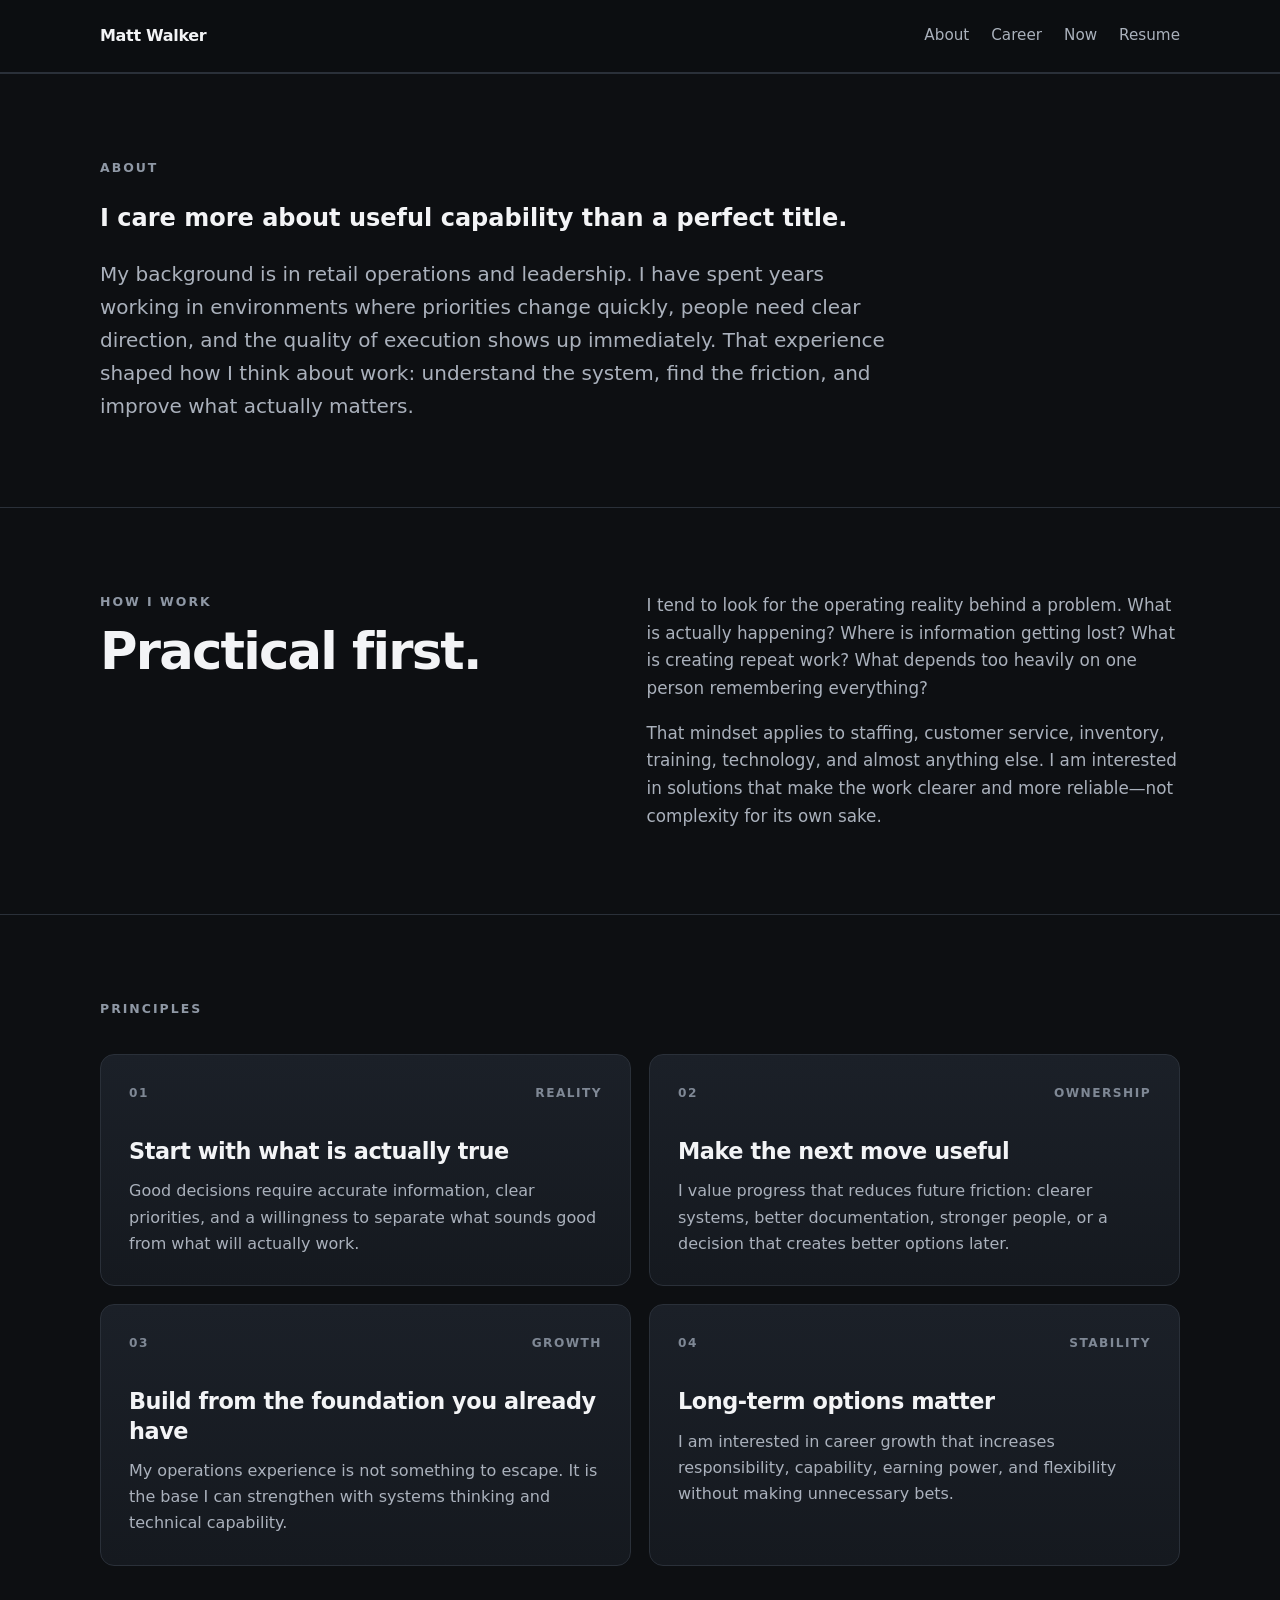
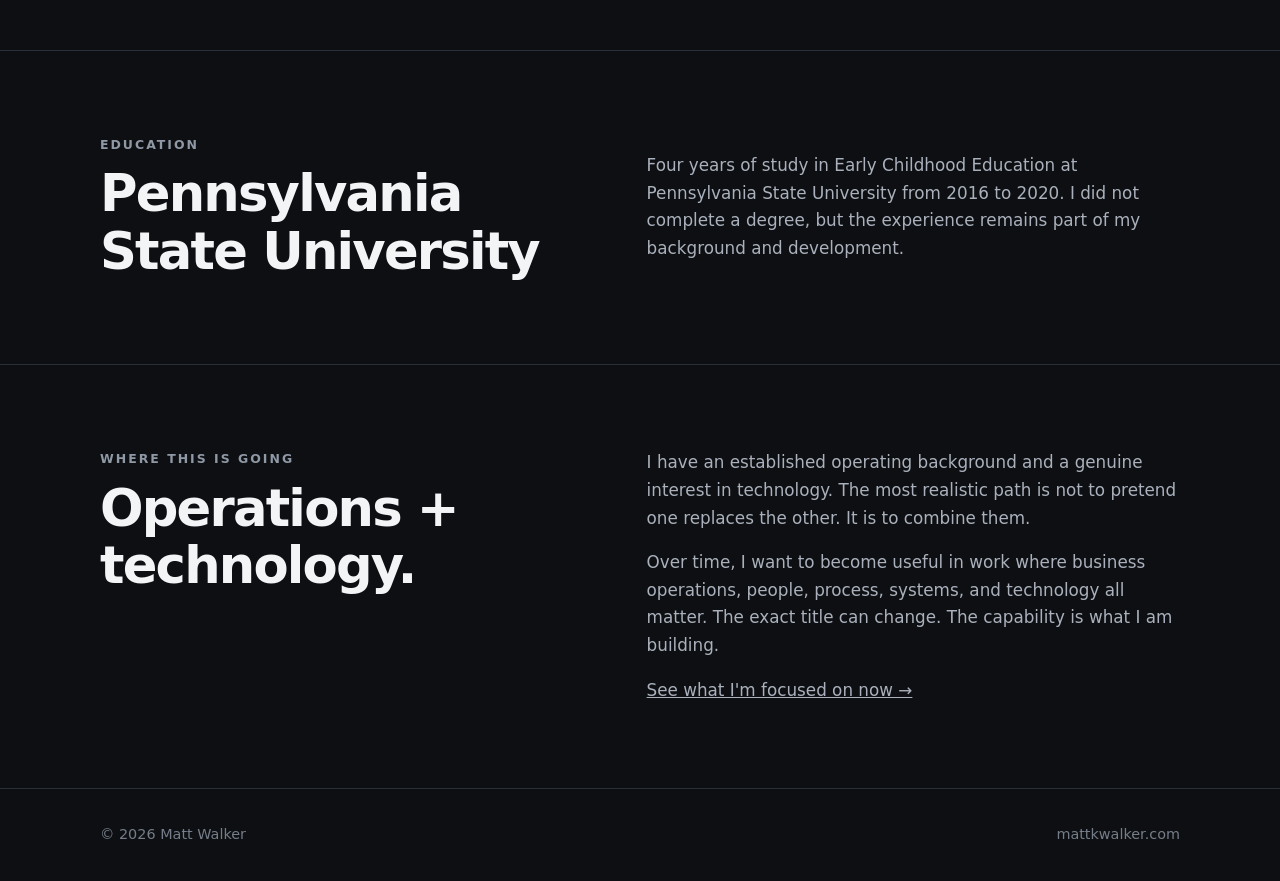
==== about/index.html @ 07ac1b8f "Add about page" ====
<!DOCTYPE html>
<html lang="en">
<head>
  <meta charset="UTF-8">
  <meta name="viewport" content="width=device-width, initial-scale=1.0">
  <meta name="description" content="About Matt Walker and the way he approaches operations, leadership, and technology.">
  <title>About | Matt Walker</title>
  <link rel="stylesheet" href="/style.css">
</head>
<body>
  <header class="site-header">
    <div class="container nav-wrap">
      <a class="brand" href="/">Matt Walker</a>
      <nav aria-label="Primary navigation">
        <a class="active" href="/about/">About</a>
        <a href="/career/">Career</a>
        <a href="/now/">Now</a>
        <a href="/resume/">Resume</a>
      </nav>
    </div>
  </header>

  <main>
    <section class="page-hero">
      <div class="container">
        <p class="eyebrow">About</p>
        <h1>I care more about useful capability than a perfect title.</h1>
        <p class="hero-copy">
          My background is in retail operations and leadership. I have spent years working in environments where
          priorities change quickly, people need clear direction, and the quality of execution shows up immediately.
          That experience shaped how I think about work: understand the system, find the friction, and improve what
          actually matters.
        </p>
      </div>
    </section>

    <section>
      <div class="container two-column">
        <div>
          <p class="eyebrow">How I work</p>
          <h2>Practical first.</h2>
        </div>
        <div class="section-copy">
          <p>I tend to look for the operating reality behind a problem. What is actually happening? Where is information getting lost? What is creating repeat work? What depends too heavily on one person remembering everything?</p>
          <p>That mindset applies to staffing, customer service, inventory, training, technology, and almost anything else. I am interested in solutions that make the work clearer and more reliable—not complexity for its own sake.</p>
        </div>
      </div>
    </section>

    <section>
      <div class="container">
        <p class="eyebrow">Principles</p>
        <div class="capability-grid">
          <article class="capability-card">
            <div class="capability-topline"><span>01</span><span>Reality</span></div>
            <h3>Start with what is actually true</h3>
            <p>Good decisions require accurate information, clear priorities, and a willingness to separate what sounds good from what will actually work.</p>
          </article>
          <article class="capability-card">
            <div class="capability-topline"><span>02</span><span>Ownership</span></div>
            <h3>Make the next move useful</h3>
            <p>I value progress that reduces future friction: clearer systems, better documentation, stronger people, or a decision that creates better options later.</p>
          </article>
          <article class="capability-card">
            <div class="capability-topline"><span>03</span><span>Growth</span></div>
            <h3>Build from the foundation you already have</h3>
            <p>My operations experience is not something to escape. It is the base I can strengthen with systems thinking and technical capability.</p>
          </article>
          <article class="capability-card">
            <div class="capability-topline"><span>04</span><span>Stability</span></div>
            <h3>Long-term options matter</h3>
            <p>I am interested in career growth that increases responsibility, capability, earning power, and flexibility without making unnecessary bets.</p>
          </article>
        </div>
      </div>
    </section>

    <section>
      <div class="container two-column compact-section">
        <div>
          <p class="eyebrow">Education</p>
          <h2>Pennsylvania State University</h2>
        </div>
        <div class="section-copy">
          <p>Four years of study in Early Childhood Education at Pennsylvania State University from 2016 to 2020. I did not complete a degree, but the experience remains part of my background and development.</p>
        </div>
      </div>
    </section>

    <section>
      <div class="container two-column">
        <div>
          <p class="eyebrow">Where this is going</p>
          <h2>Operations + technology.</h2>
        </div>
        <div class="section-copy">
          <p>I have an established operating background and a genuine interest in technology. The most realistic path is not to pretend one replaces the other. It is to combine them.</p>
          <p>Over time, I want to become useful in work where business operations, people, process, systems, and technology all matter. The exact title can change. The capability is what I am building.</p>
          <a class="text-link" href="/now/">See what I'm focused on now →</a>
        </div>
      </div>
    </section>
  </main>

  <footer><div class="container footer-wrap"><span>© 2026 Matt Walker</span><span>mattkwalker.com</span></div></footer>
</body>
</html>
---- style.css ----
* {
  box-sizing: border-box;
}

:root {
  --bg: #0d0f12;
  --surface: #15191f;
  --surface-2: #1b2028;
  --text: #f3f4f6;
  --muted: #aab1bc;
  --line: #2a3039;
  --accent: #dfe4ea;
}

html {
  scroll-behavior: smooth;
}

body {
  margin: 0;
  font-family: Inter, ui-sans-serif, system-ui, -apple-system, BlinkMacSystemFont, "Segoe UI", sans-serif;
  background: var(--bg);
  color: var(--text);
  line-height: 1.65;
}

a {
  color: inherit;
}

.container {
  width: min(1080px, 90%);
  margin: 0 auto;
}

.site-header {
  position: sticky;
  top: 0;
  z-index: 10;
  backdrop-filter: blur(14px);
  background: rgba(13, 15, 18, 0.88);
  border-bottom: 1px solid var(--line);
}

.nav-wrap {
  min-height: 72px;
  display: flex;
  align-items: center;
  justify-content: space-between;
  gap: 28px;
}

.brand {
  text-decoration: none;
  font-weight: 750;
  letter-spacing: -0.02em;
}

nav {
  display: flex;
  flex-wrap: wrap;
  gap: 22px;
}

nav a {
  text-decoration: none;
  color: var(--muted);
  font-size: 0.95rem;
}

nav a:hover {
  color: var(--text);
}

.hero {
  padding: 110px 0 90px;
  border-top: 0;
}

.hero h1 {
  max-width: 960px;
  margin: 12px 0 28px;
  font-size: clamp(2.8rem, 7vw, 5.5rem);
  line-height: 1.02;
  letter-spacing: -0.055em;
}

.hero-copy {
  max-width: 800px;
  margin: 0;
  color: var(--muted);
  font-size: clamp(1.05rem, 2vw, 1.25rem);
}

.eyebrow {
  margin: 0 0 10px;
  color: #8f98a5;
  font-size: 0.78rem;
  font-weight: 700;
  letter-spacing: 0.16em;
  text-transform: uppercase;
}

.actions {
  display: flex;
  flex-wrap: wrap;
  gap: 12px;
  margin-top: 32px;
}

.button {
  display: inline-flex;
  align-items: center;
  justify-content: center;
  min-height: 46px;
  padding: 0 18px;
  border-radius: 8px;
  text-decoration: none;
  font-weight: 700;
  transition: transform 0.15s ease, background 0.15s ease, border-color 0.15s ease;
}

.button:hover {
  transform: translateY(-1px);
}

.button.primary {
  background: var(--text);
  color: #101216;
}

.hero-facts {
  display: grid;
  grid-template-columns: repeat(3, minmax(0, 1fr));
  gap: 1px;
  margin-top: 68px;
  overflow: hidden;
  border: 1px solid var(--line);
  border-radius: 14px;
  background: var(--line);
}

.fact {
  min-height: 145px;
  padding: 25px;
  display: flex;
  flex-direction: column;
  justify-content: space-between;
  background: var(--surface);
}

.fact strong {
  font-size: clamp(2rem, 4vw, 3rem);
  line-height: 1;
  letter-spacing: -0.04em;
}

.fact span {
  max-width: 230px;
  color: var(--muted);
  font-size: 0.92rem;
  line-height: 1.4;
}

section {
  padding: 84px 0;
  border-top: 1px solid var(--line);
}

h2 {
  margin: 0;
  max-width: 780px;
  font-size: clamp(2rem, 4vw, 3.2rem);
  line-height: 1.12;
  letter-spacing: -0.035em;
}

h3 {
  margin: 8px 0 12px;
  font-size: 1.25rem;
  line-height: 1.3;
}

p {
  margin-top: 0;
}

.two-column {
  display: grid;
  grid-template-columns: 0.95fr 1.05fr;
  gap: 64px;
  align-items: start;
}

.compact-section {
  align-items: center;
}

.section-copy {
  color: var(--muted);
  font-size: 1.05rem;
}

.section-copy p:last-child {
  margin-bottom: 0;
}

.timeline {
  margin-top: 42px;
  border-top: 1px solid var(--line);
}

.timeline-item {
  position: relative;
  display: grid;
  grid-template-columns: 0.72fr 1.28fr;
  gap: 54px;
  padding: 36px 0;
  border-bottom: 1px solid var(--line);
}

.timeline-item.current::before {
  content: "";
  position: absolute;
  left: -18px;
  top: 44px;
  width: 7px;
  height: 7px;
  border-radius: 50%;
  background: var(--text);
}

.timeline-meta {
  display: flex;
  flex-direction: column;
  gap: 6px;
}

.timeline-date,
.timeline-company {
  color: #8f98a5;
  font-size: 0.8rem;
  font-weight: 700;
  letter-spacing: 0.1em;
  text-transform: uppercase;
}

.timeline-company {
  color: var(--text);
  letter-spacing: 0.04em;
}

.timeline-content h3 {
  margin-top: 0;
  font-size: 1.55rem;
  letter-spacing: -0.025em;
}

.timeline-content > p,
.card p,
.capability-card p {
  color: var(--muted);
}

.clean-list {
  margin: 22px 0 0;
  padding-left: 20px;
  color: var(--muted);
}

.clean-list.compact {
  margin-top: 18px;
}

.clean-list li + li {
  margin-top: 8px;
}

.capability-grid {
  display: grid;
  grid-template-columns: repeat(2, minmax(0, 1fr));
  gap: 18px;
  margin-top: 34px;
}

.capability-card {
  padding: 28px;
  background: linear-gradient(180deg, var(--surface-2), var(--surface));
  border: 1px solid var(--line);
  border-radius: 14px;
}

.capability-topline {
  display: flex;
  justify-content: space-between;
  gap: 20px;
  margin-bottom: 34px;
  color: #7f8895;
  font-size: 0.76rem;
  font-weight: 700;
  letter-spacing: 0.12em;
  text-transform: uppercase;
}

.capability-card h3 {
  font-size: 1.4rem;
  letter-spacing: -0.02em;
}

.capability-card p:last-child {
  margin-bottom: 0;
}

.card-grid {
  display: grid;
  grid-template-columns: repeat(3, minmax(0, 1fr));
  gap: 18px;
  margin-top: 34px;
}

.card {
  min-height: 275px;
  padding: 26px;
  background: var(--surface);
  border: 1px solid var(--line);
  border-radius: 14px;
}

.card-number {
  display: inline-block;
  margin-bottom: 46px;
  color: #7f8895;
  font-size: 0.8rem;
  font-weight: 700;
  letter-spacing: 0.1em;
}

footer {
  padding: 34px 0;
  color: #747d89;
  font-size: 0.9rem;
  border-top: 1px solid var(--line);
}

.footer-wrap {
  display: flex;
  justify-content: space-between;
  gap: 20px;
}

@media (max-width: 820px) {
  .nav-wrap {
    align-items: flex-start;
    flex-direction: column;
    padding: 18px 0;
  }

  nav {
    gap: 14px 18px;
  }

  .hero {
    padding: 78px 0 72px;
  }

  section {
    padding: 66px 0;
  }

  .hero-facts,
  .two-column,
  .timeline-item,
  .capability-grid,
  .card-grid {
    grid-template-columns: 1fr;
  }

  .hero-facts {
    gap: 1px;
    margin-top: 48px;
  }

  .fact {
    min-height: 120px;
  }

  .two-column,
  .timeline-item {
    gap: 26px;
  }

  .timeline-item.current::before {
    display: none;
  }

  .card {
    min-height: auto;
  }

  .card-number {
    margin-bottom: 24px;
  }
}

@media (max-width: 520px) {
  .container {
    width: min(92%, 1080px);
  }

  nav a {
    font-size: 0.9rem;
  }

  .hero h1 {
    font-size: clamp(2.45rem, 13.5vw, 4rem);
  }

  .actions,
  .actions .button {
    width: 100%;
  }

  .footer-wrap {
    flex-direction: column;
    gap: 6px;
  }
}
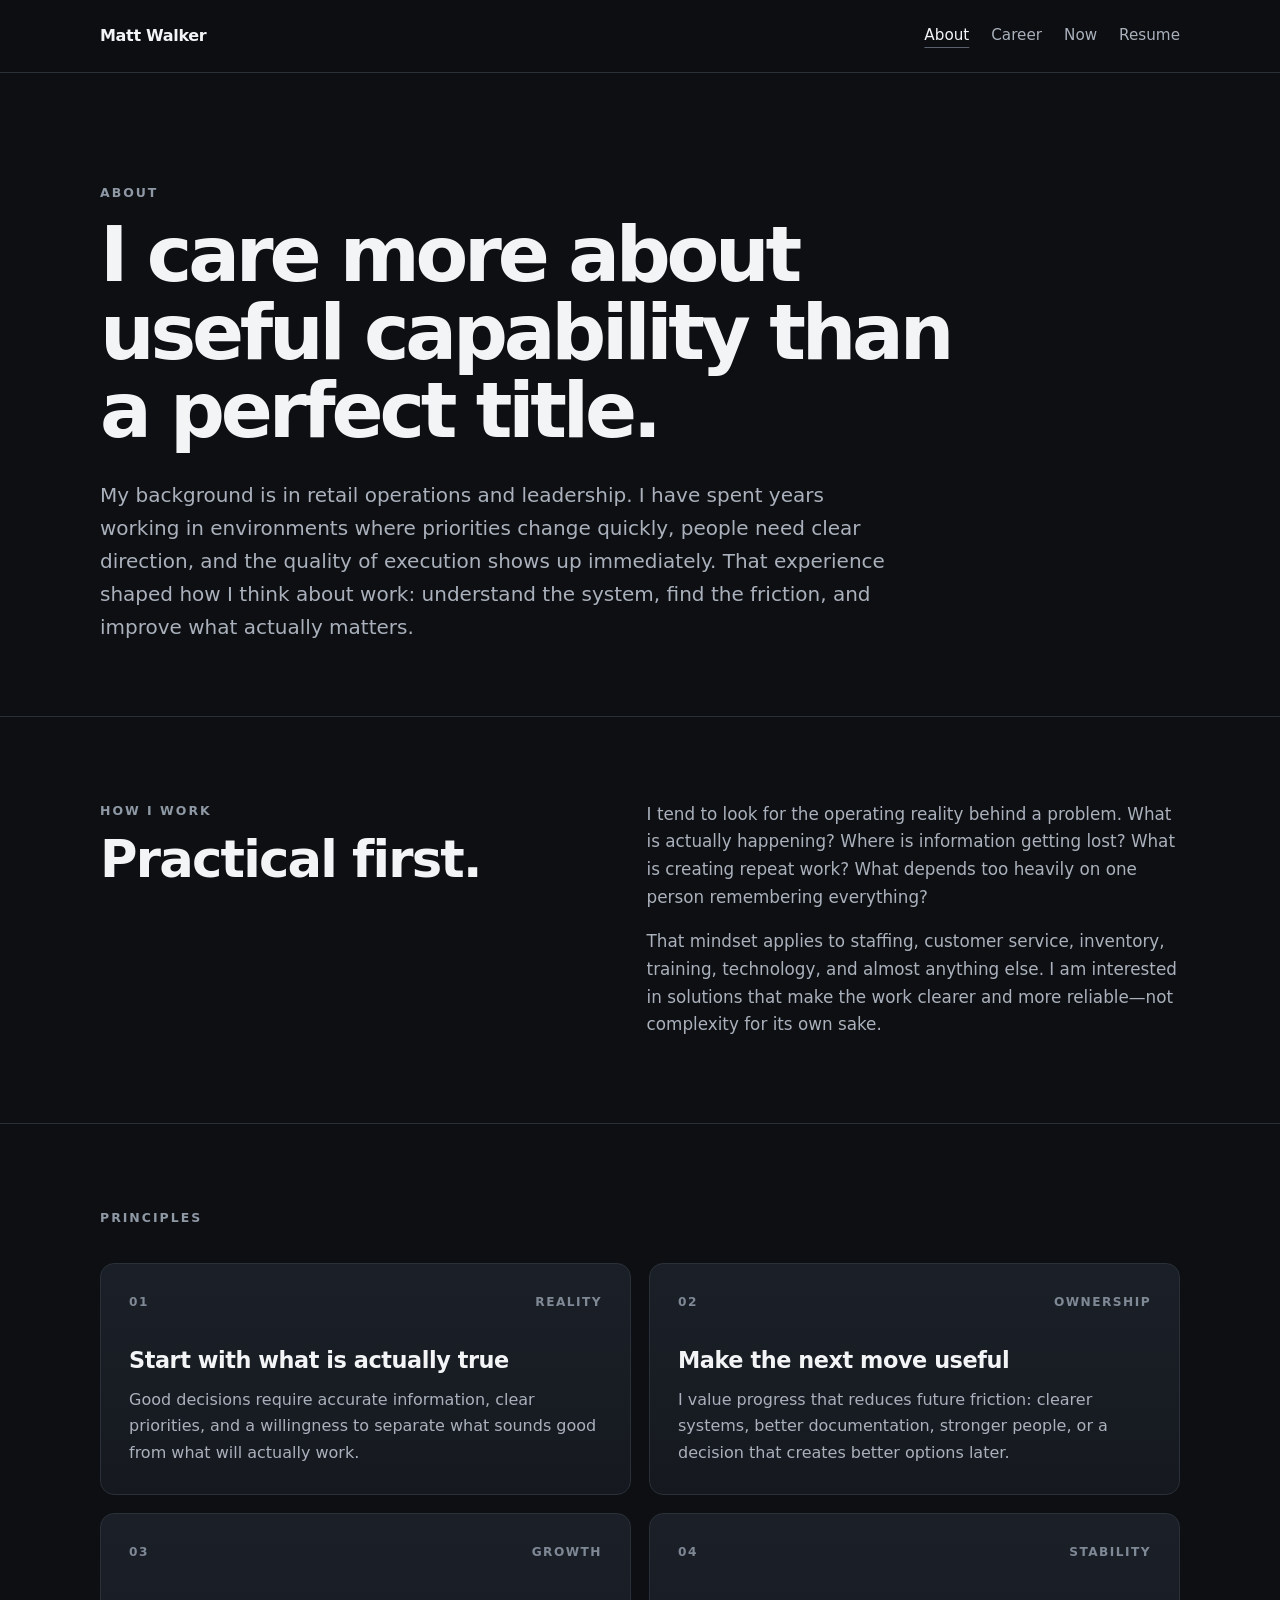
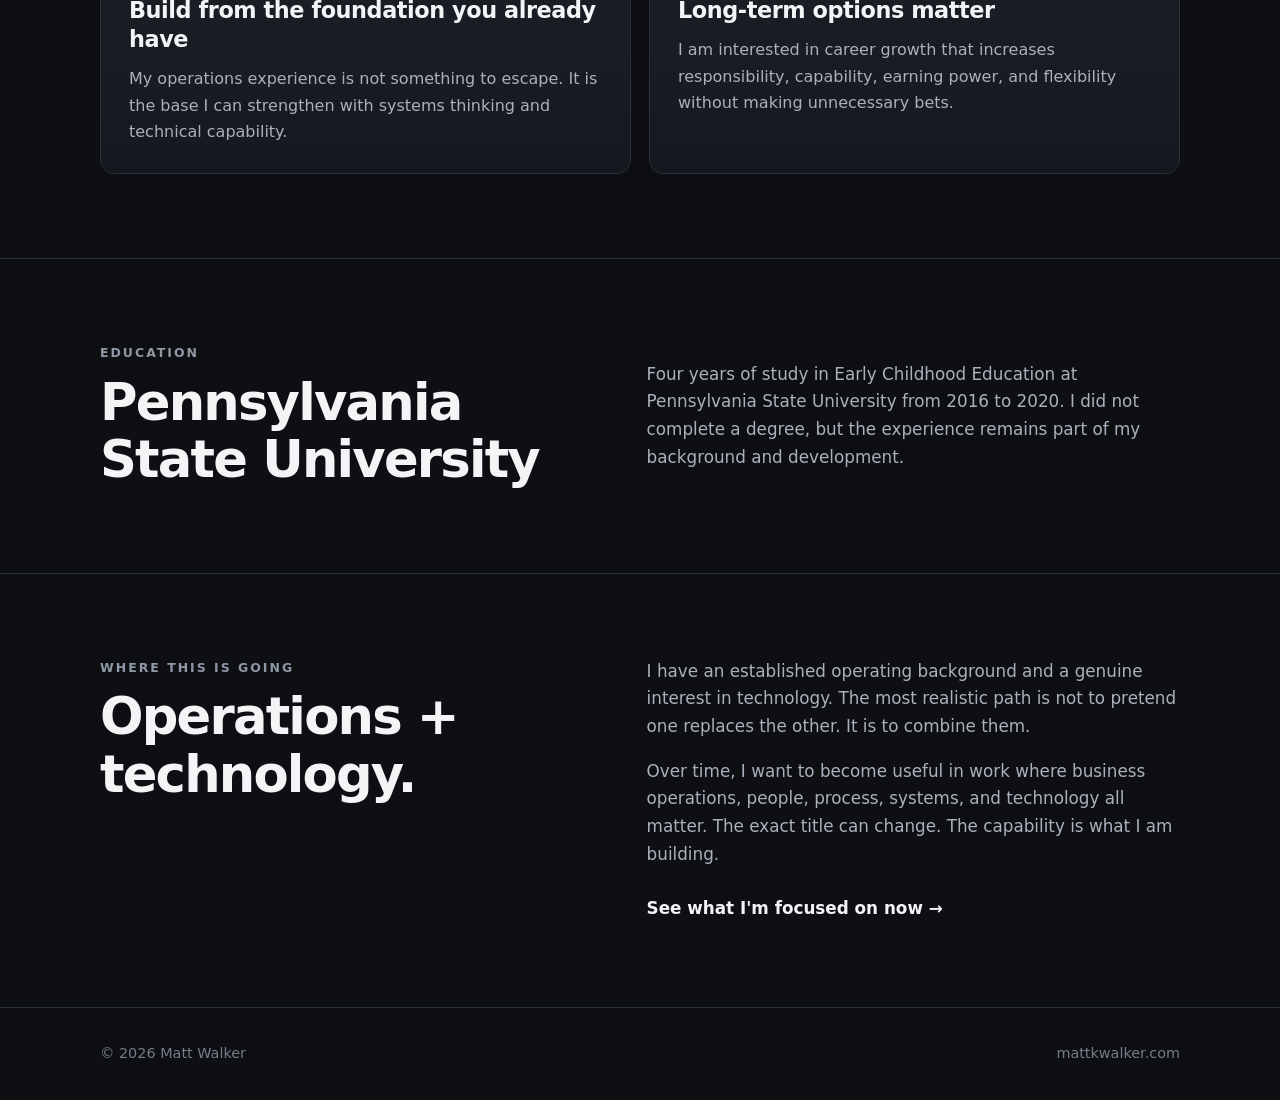
==== commit 8ceb5b94: "Add metadata and browser branding to about page" ====
--- a/about/index.html
+++ b/about/index.html
@@ -3,9 +3,28 @@
 <head>
   <meta charset="UTF-8">
   <meta name="viewport" content="width=device-width, initial-scale=1.0">
-  <meta name="description" content="About Matt Walker and the way he approaches operations, leadership, and technology.">
+  <meta name="description" content="About Matt Walker and the way he approaches operations, leadership, systems thinking, and technology.">
+  <meta name="author" content="Matt Walker">
+  <meta name="theme-color" content="#0d0f12">
+  <meta name="color-scheme" content="dark">
+  <link rel="canonical" href="https://mattkwalker.com/about/">
+
+  <meta property="og:site_name" content="Matt Walker">
+  <meta property="og:type" content="website">
+  <meta property="og:title" content="About | Matt Walker">
+  <meta property="og:description" content="How Matt Walker approaches operations, leadership, practical problem-solving, and long-term career growth.">
+  <meta property="og:url" content="https://mattkwalker.com/about/">
+  <meta property="og:locale" content="en_US">
+
+  <meta name="twitter:card" content="summary">
+  <meta name="twitter:title" content="About | Matt Walker">
+  <meta name="twitter:description" content="Operations, leadership, practical problem-solving, and a long-term focus on building useful capability.">
+
   <title>About | Matt Walker</title>
+  <link rel="icon" href="/favicon.svg" type="image/svg+xml">
+  <link rel="manifest" href="/site.webmanifest">
   <link rel="stylesheet" href="/style.css">
+  <link rel="stylesheet" href="/polish.css">
 </head>
 <body>
   <header class="site-header">
--- a/style.css
+++ b/style.css
@@ -28,6 +28,10 @@
   color: inherit;
 }
 
+button {
+  font: inherit;
+}
+
 .container {
   width: min(1080px, 90%);
   margin: 0 auto;
@@ -68,21 +72,39 @@
   font-size: 0.95rem;
 }
 
-nav a:hover {
+nav a:hover,
+nav a.active {
   color: var(--text);
 }
 
-.hero {
+nav a.active {
+  text-decoration: underline;
+  text-decoration-color: #59616c;
+  text-underline-offset: 7px;
+}
+
+.hero,
+.page-hero {
   padding: 110px 0 90px;
   border-top: 0;
 }
 
-.hero h1 {
+.page-hero {
+  padding-bottom: 72px;
+}
+
+.hero h1,
+.page-hero h1 {
   max-width: 960px;
   margin: 12px 0 28px;
   font-size: clamp(2.8rem, 7vw, 5.5rem);
   line-height: 1.02;
   letter-spacing: -0.055em;
+}
+
+.page-hero h1 {
+  max-width: 900px;
+  font-size: clamp(2.7rem, 6vw, 4.8rem);
 }
 
 .hero-copy {
@@ -114,9 +136,11 @@
   justify-content: center;
   min-height: 46px;
   padding: 0 18px;
+  border: 1px solid transparent;
   border-radius: 8px;
   text-decoration: none;
   font-weight: 700;
+  cursor: pointer;
   transition: transform 0.15s ease, background 0.15s ease, border-color 0.15s ease;
 }
 
@@ -127,6 +151,29 @@
 .button.primary {
   background: var(--text);
   color: #101216;
+}
+
+.button.secondary {
+  background: transparent;
+  border-color: var(--line);
+  color: var(--text);
+}
+
+.button.secondary:hover {
+  background: var(--surface);
+}
+
+.text-link {
+  display: inline-block;
+  margin-top: 10px;
+  color: var(--text);
+  font-weight: 700;
+  text-decoration: none;
+}
+
+.text-link:hover {
+  text-decoration: underline;
+  text-underline-offset: 4px;
 }
 
 .hero-facts {
@@ -206,7 +253,7 @@
 }
 
 .timeline {
-  margin-top: 42px;
+  margin-top: 12px;
   border-top: 1px solid var(--line);
 }
 
@@ -335,6 +382,210 @@
   letter-spacing: 0.1em;
 }
 
+.link-grid {
+  display: grid;
+  grid-template-columns: repeat(3, minmax(0, 1fr));
+  gap: 18px;
+  margin-top: 28px;
+}
+
+.link-card {
+  min-height: 205px;
+  padding: 26px;
+  display: flex;
+  flex-direction: column;
+  justify-content: space-between;
+  gap: 18px;
+  text-decoration: none;
+  background: var(--surface);
+  border: 1px solid var(--line);
+  border-radius: 14px;
+  transition: transform 0.15s ease, border-color 0.15s ease;
+}
+
+.link-card:hover {
+  transform: translateY(-2px);
+  border-color: #4a5360;
+}
+
+.link-card span,
+.link-card small {
+  color: #87909c;
+}
+
+.link-card span {
+  font-size: 0.76rem;
+  font-weight: 700;
+  letter-spacing: 0.13em;
+  text-transform: uppercase;
+}
+
+.link-card strong {
+  font-size: 1.28rem;
+  line-height: 1.25;
+  letter-spacing: -0.02em;
+}
+
+.link-card small {
+  font-size: 0.92rem;
+}
+
+.path-strip {
+  display: grid;
+  grid-template-columns: 1fr auto 1fr auto 1fr;
+  align-items: center;
+  gap: 18px;
+  margin-top: 30px;
+  padding: 28px;
+  background: var(--surface);
+  border: 1px solid var(--line);
+  border-radius: 14px;
+}
+
+.path-strip > div:not(.path-arrow) {
+  display: flex;
+  flex-direction: column;
+  gap: 7px;
+}
+
+.path-strip span {
+  color: #87909c;
+  font-size: 0.76rem;
+  font-weight: 700;
+  letter-spacing: 0.12em;
+  text-transform: uppercase;
+}
+
+.path-strip strong {
+  font-size: 1.05rem;
+}
+
+.path-arrow {
+  color: #68717d;
+  font-size: 1.35rem;
+}
+
+.resume-shell {
+  padding: 56px 0 84px;
+  border-top: 0;
+}
+
+.resume-document {
+  padding: 48px;
+  background: #12151a;
+  border: 1px solid var(--line);
+  border-radius: 16px;
+}
+
+.resume-heading {
+  display: flex;
+  justify-content: space-between;
+  align-items: flex-start;
+  gap: 32px;
+  padding-bottom: 30px;
+  border-bottom: 1px solid var(--line);
+}
+
+.resume-heading h1 {
+  margin: 2px 0 8px;
+  font-size: clamp(2.5rem, 5vw, 4rem);
+  line-height: 1;
+  letter-spacing: -0.05em;
+}
+
+.resume-title {
+  margin: 0;
+  color: var(--muted);
+}
+
+.resume-section {
+  padding: 30px 0;
+  border-bottom: 1px solid var(--line);
+}
+
+.resume-section:last-child {
+  border-bottom: 0;
+  padding-bottom: 0;
+}
+
+.resume-section h2 {
+  margin-bottom: 18px;
+  font-size: 1rem;
+  letter-spacing: 0.1em;
+  text-transform: uppercase;
+}
+
+.resume-section > p {
+  max-width: 900px;
+  color: var(--muted);
+}
+
+.skill-list {
+  display: flex;
+  flex-wrap: wrap;
+  gap: 8px;
+}
+
+.skill-list span {
+  padding: 7px 10px;
+  color: var(--muted);
+  background: var(--surface);
+  border: 1px solid var(--line);
+  border-radius: 6px;
+  font-size: 0.9rem;
+}
+
+.resume-role {
+  padding: 24px 0;
+  border-top: 1px solid var(--line);
+}
+
+.resume-role:first-of-type {
+  border-top: 0;
+  padding-top: 0;
+}
+
+.resume-role-head {
+  display: flex;
+  justify-content: space-between;
+  align-items: flex-start;
+  gap: 30px;
+}
+
+.resume-role-head > div {
+  display: flex;
+  flex-direction: column;
+  gap: 3px;
+}
+
+.resume-role-head strong {
+  font-size: 1.08rem;
+}
+
+.resume-role-head span,
+.resume-role-head time,
+.resume-role li {
+  color: var(--muted);
+}
+
+.resume-role-head time {
+  white-space: nowrap;
+  font-size: 0.9rem;
+}
+
+.resume-role ul {
+  margin: 15px 0 0;
+  padding-left: 20px;
+}
+
+.resume-role li + li {
+  margin-top: 6px;
+}
+
+.education-line {
+  padding-top: 2px;
+}
+
 footer {
   padding: 34px 0;
   color: #747d89;
@@ -359,7 +610,8 @@
     gap: 14px 18px;
   }
 
-  .hero {
+  .hero,
+  .page-hero {
     padding: 78px 0 72px;
   }
 
@@ -371,7 +623,8 @@
   .two-column,
   .timeline-item,
   .capability-grid,
-  .card-grid {
+  .card-grid,
+  .link-grid {
     grid-template-columns: 1fr;
   }
 
@@ -400,6 +653,25 @@
   .card-number {
     margin-bottom: 24px;
   }
+
+  .path-strip {
+    grid-template-columns: 1fr;
+  }
+
+  .path-arrow {
+    transform: rotate(90deg);
+    width: 20px;
+  }
+
+  .resume-document {
+    padding: 30px;
+  }
+
+  .resume-heading,
+  .resume-role-head {
+    flex-direction: column;
+    gap: 14px;
+  }
 }
 
 @media (max-width: 520px) {
@@ -411,7 +683,8 @@
     font-size: 0.9rem;
   }
 
-  .hero h1 {
+  .hero h1,
+  .page-hero h1 {
     font-size: clamp(2.45rem, 13.5vw, 4rem);
   }
 
@@ -420,8 +693,58 @@
     width: 100%;
   }
 
+  .resume-document {
+    width: 94%;
+    padding: 22px;
+  }
+
   .footer-wrap {
     flex-direction: column;
     gap: 6px;
   }
 }
+
+@media print {
+  :root {
+    --bg: #ffffff;
+    --surface: #ffffff;
+    --surface-2: #ffffff;
+    --text: #111111;
+    --muted: #444444;
+    --line: #d9d9d9;
+  }
+
+  body,
+  .resume-document {
+    background: #ffffff;
+    color: #111111;
+  }
+
+  .no-print {
+    display: none !important;
+  }
+
+  .resume-shell {
+    padding: 0;
+  }
+
+  .resume-document {
+    width: 100%;
+    max-width: none;
+    padding: 0;
+    border: 0;
+    border-radius: 0;
+  }
+
+  .resume-heading h1 {
+    font-size: 32pt;
+  }
+
+  .resume-section {
+    break-inside: avoid;
+  }
+
+  .resume-role {
+    break-inside: avoid;
+  }
+}
--- a/polish.css
+++ b/polish.css
@@ -0,0 +1,74 @@
+/* Small progressive enhancements layered over the main stylesheet. */
+
+body {
+  text-rendering: optimizeLegibility;
+  -webkit-font-smoothing: antialiased;
+}
+
+nav a {
+  padding: 8px 0;
+}
+
+section[id] {
+  scroll-margin-top: 96px;
+}
+
+:focus-visible {
+  outline: 2px solid #f3f4f6;
+  outline-offset: 4px;
+  border-radius: 3px;
+}
+
+@media (max-width: 620px) {
+  .nav-wrap {
+    gap: 10px;
+  }
+
+  nav {
+    width: 100%;
+    flex-wrap: nowrap;
+    overflow-x: auto;
+    gap: 18px;
+    padding-bottom: 2px;
+    scrollbar-width: none;
+    -webkit-overflow-scrolling: touch;
+  }
+
+  nav::-webkit-scrollbar {
+    display: none;
+  }
+
+  nav a {
+    flex: 0 0 auto;
+    white-space: nowrap;
+  }
+
+  .resume-document {
+    padding: 28px 20px;
+  }
+
+  .resume-role-head,
+  .resume-heading {
+    gap: 14px;
+  }
+}
+
+@media (prefers-reduced-motion: reduce) {
+  html {
+    scroll-behavior: auto;
+  }
+
+  *,
+  *::before,
+  *::after {
+    scroll-behavior: auto !important;
+    transition-duration: 0.01ms !important;
+    animation-duration: 0.01ms !important;
+    animation-iteration-count: 1 !important;
+  }
+
+  .button:hover,
+  .link-card:hover {
+    transform: none;
+  }
+}
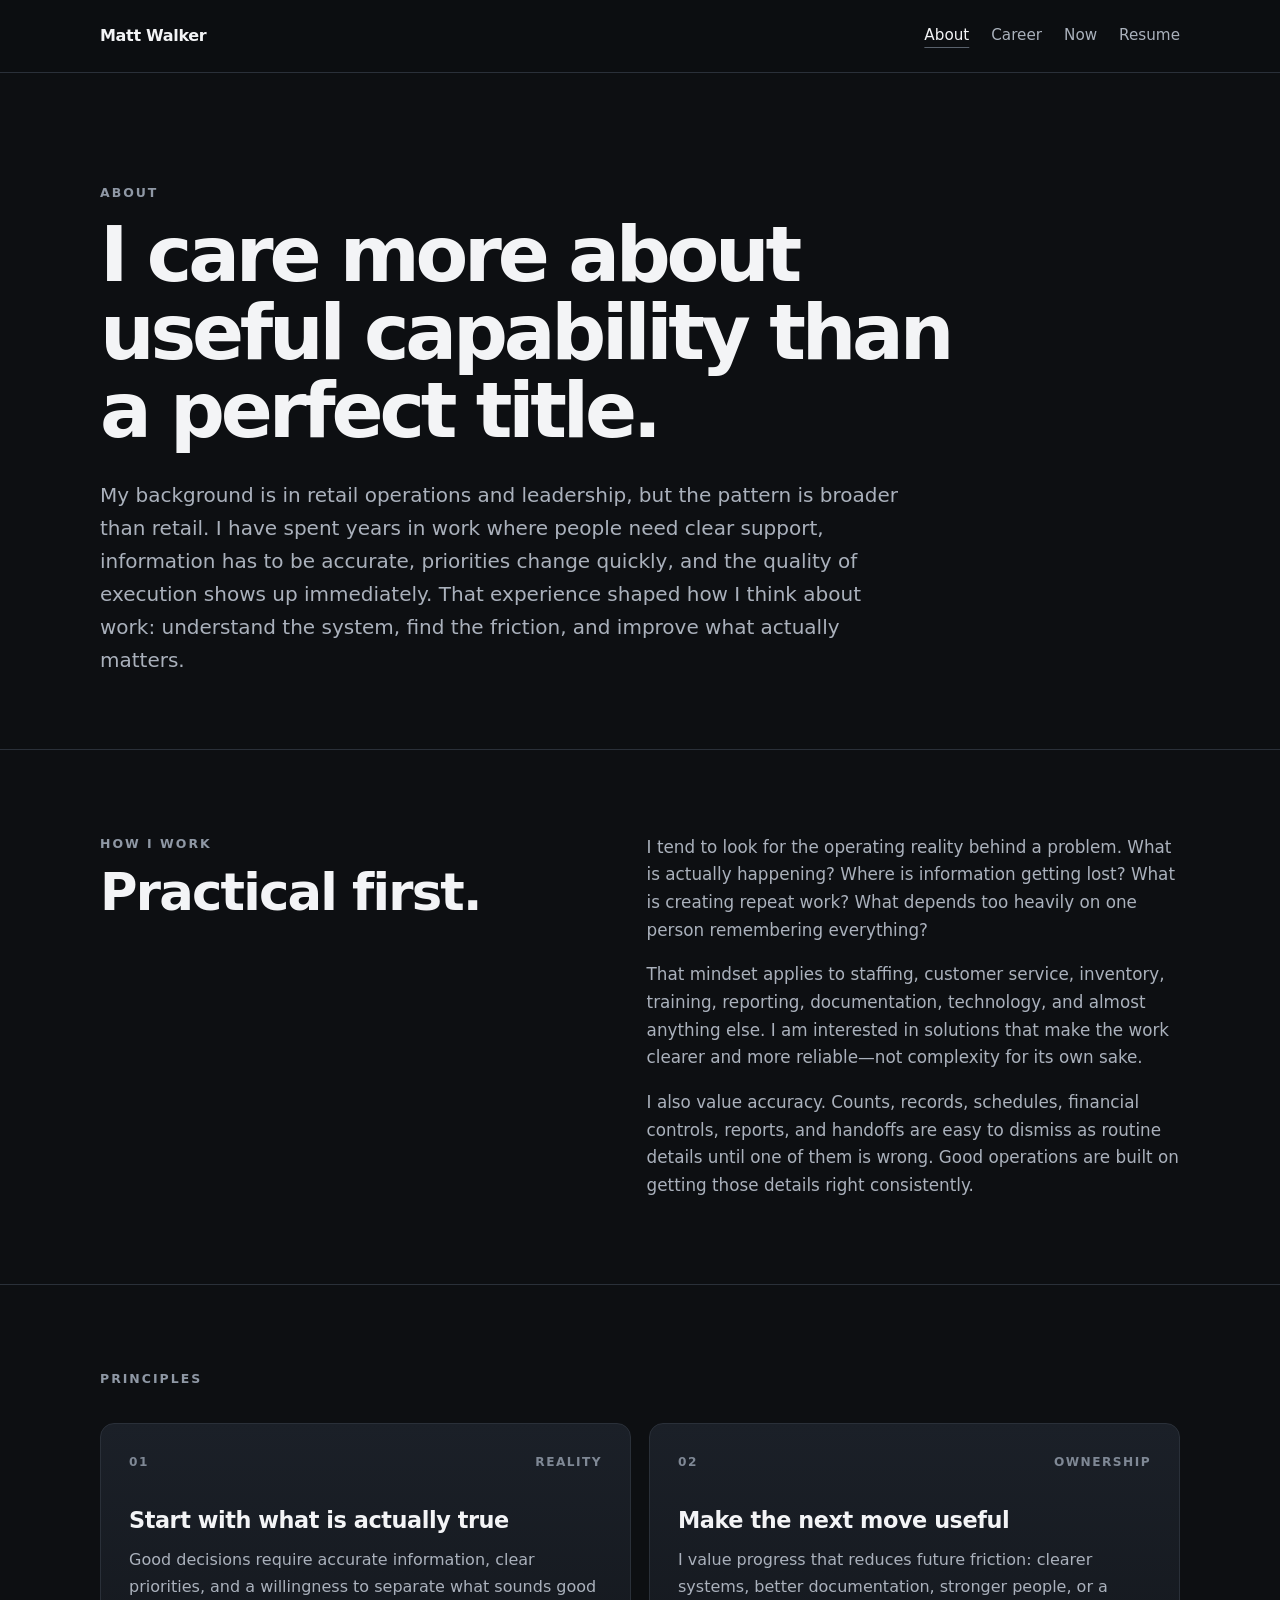
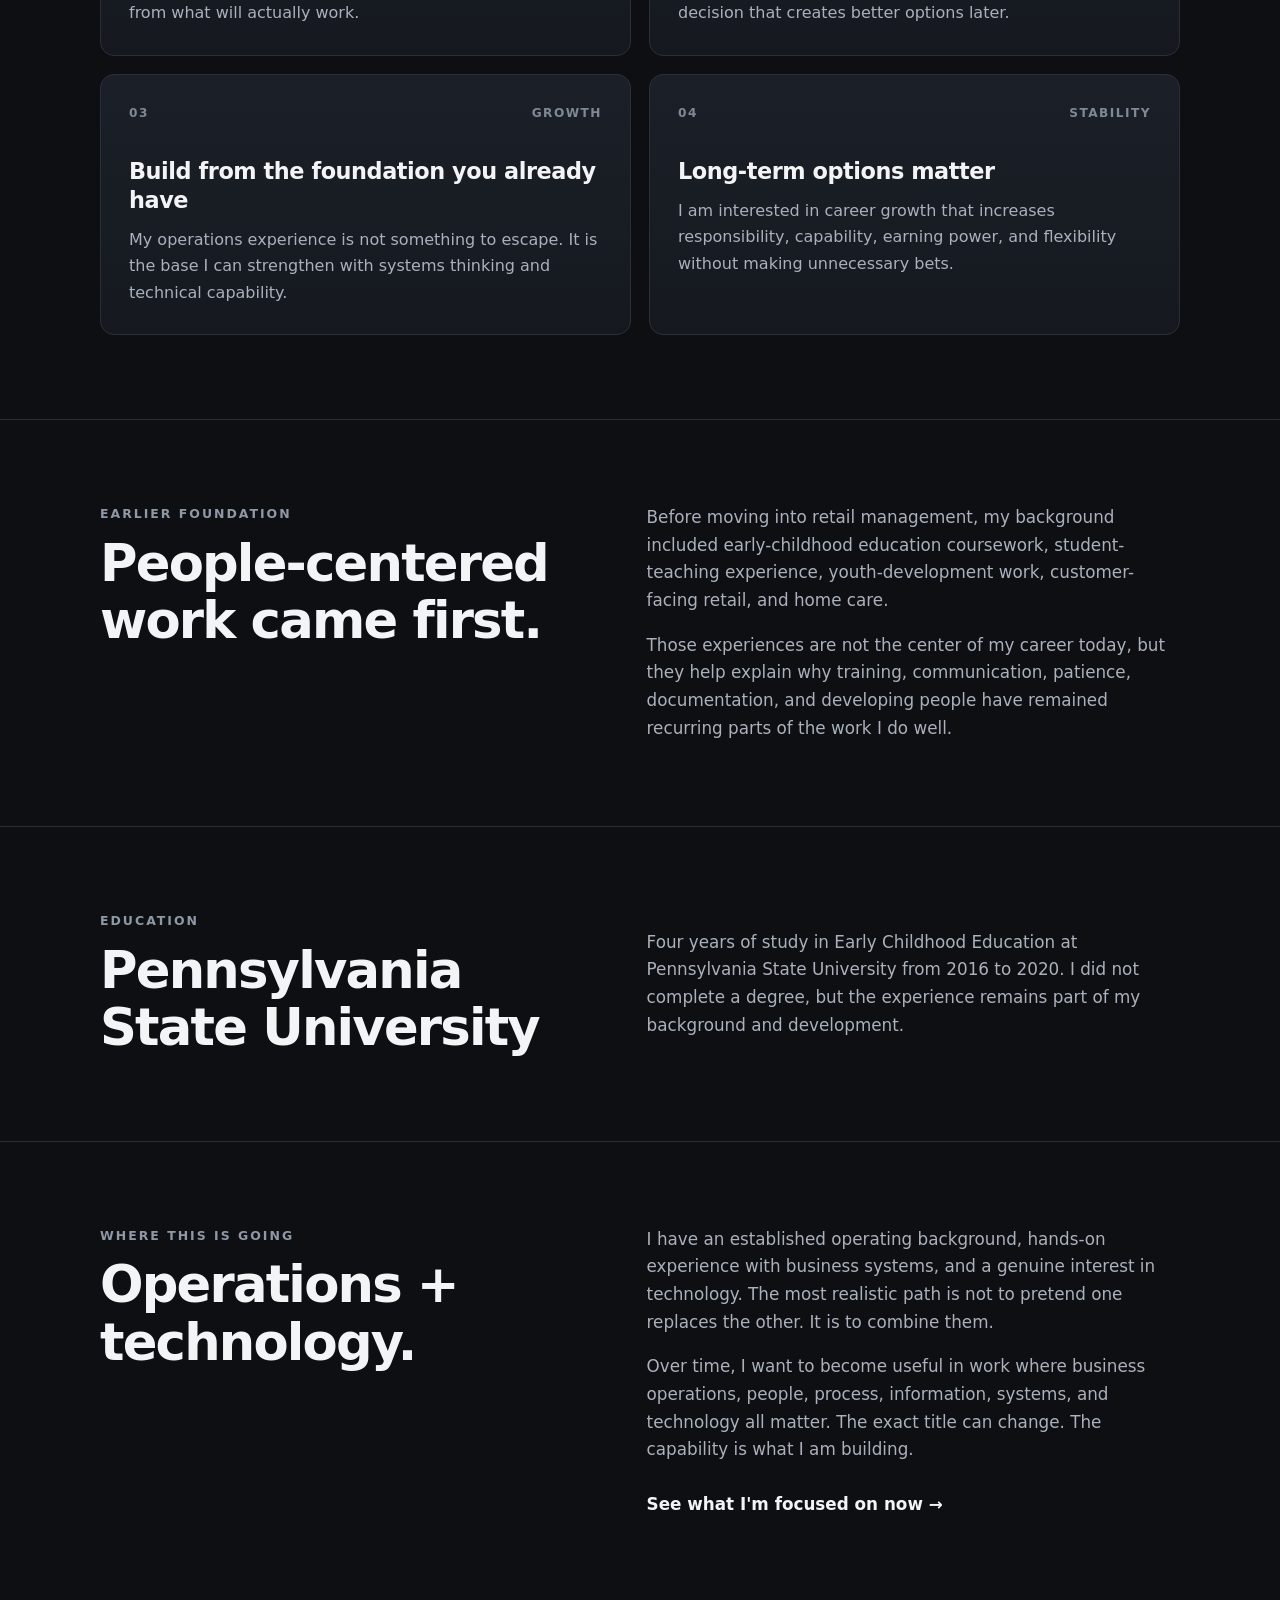
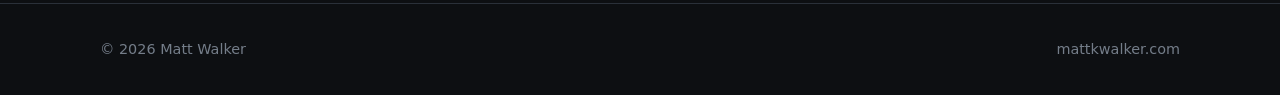
==== commit 6d266693: "Add broader background from historical resumes" ====
--- a/about/index.html
+++ b/about/index.html
@@ -3,7 +3,7 @@
 <head>
   <meta charset="UTF-8">
   <meta name="viewport" content="width=device-width, initial-scale=1.0">
-  <meta name="description" content="About Matt Walker and the way he approaches operations, leadership, systems thinking, and technology.">
+  <meta name="description" content="About Matt Walker and the way he approaches operations, leadership, systems thinking, people development, and technology.">
   <meta name="author" content="Matt Walker">
   <meta name="theme-color" content="#0d0f12">
   <meta name="color-scheme" content="dark">
@@ -12,13 +12,13 @@
   <meta property="og:site_name" content="Matt Walker">
   <meta property="og:type" content="website">
   <meta property="og:title" content="About | Matt Walker">
-  <meta property="og:description" content="How Matt Walker approaches operations, leadership, practical problem-solving, and long-term career growth.">
+  <meta property="og:description" content="How Matt Walker approaches operations, leadership, practical problem-solving, people development, and long-term career growth.">
   <meta property="og:url" content="https://mattkwalker.com/about/">
   <meta property="og:locale" content="en_US">
 
   <meta name="twitter:card" content="summary">
   <meta name="twitter:title" content="About | Matt Walker">
-  <meta name="twitter:description" content="Operations, leadership, practical problem-solving, and a long-term focus on building useful capability.">
+  <meta name="twitter:description" content="Operations, leadership, people development, practical problem-solving, and a long-term focus on building useful capability.">
 
   <title>About | Matt Walker</title>
   <link rel="icon" href="/favicon.svg" type="image/svg+xml">
@@ -45,10 +45,10 @@
         <p class="eyebrow">About</p>
         <h1>I care more about useful capability than a perfect title.</h1>
         <p class="hero-copy">
-          My background is in retail operations and leadership. I have spent years working in environments where
-          priorities change quickly, people need clear direction, and the quality of execution shows up immediately.
-          That experience shaped how I think about work: understand the system, find the friction, and improve what
-          actually matters.
+          My background is in retail operations and leadership, but the pattern is broader than retail. I have spent
+          years in work where people need clear support, information has to be accurate, priorities change quickly,
+          and the quality of execution shows up immediately. That experience shaped how I think about work:
+          understand the system, find the friction, and improve what actually matters.
         </p>
       </div>
     </section>
@@ -61,7 +61,8 @@
         </div>
         <div class="section-copy">
           <p>I tend to look for the operating reality behind a problem. What is actually happening? Where is information getting lost? What is creating repeat work? What depends too heavily on one person remembering everything?</p>
-          <p>That mindset applies to staffing, customer service, inventory, training, technology, and almost anything else. I am interested in solutions that make the work clearer and more reliable—not complexity for its own sake.</p>
+          <p>That mindset applies to staffing, customer service, inventory, training, reporting, documentation, technology, and almost anything else. I am interested in solutions that make the work clearer and more reliable—not complexity for its own sake.</p>
+          <p>I also value accuracy. Counts, records, schedules, financial controls, reports, and handoffs are easy to dismiss as routine details until one of them is wrong. Good operations are built on getting those details right consistently.</p>
         </div>
       </div>
     </section>
@@ -95,6 +96,19 @@
     </section>
 
     <section>
+      <div class="container two-column">
+        <div>
+          <p class="eyebrow">Earlier foundation</p>
+          <h2>People-centered work came first.</h2>
+        </div>
+        <div class="section-copy">
+          <p>Before moving into retail management, my background included early-childhood education coursework, student-teaching experience, youth-development work, customer-facing retail, and home care.</p>
+          <p>Those experiences are not the center of my career today, but they help explain why training, communication, patience, documentation, and developing people have remained recurring parts of the work I do well.</p>
+        </div>
+      </div>
+    </section>
+
+    <section>
       <div class="container two-column compact-section">
         <div>
           <p class="eyebrow">Education</p>
@@ -113,8 +127,8 @@
           <h2>Operations + technology.</h2>
         </div>
         <div class="section-copy">
-          <p>I have an established operating background and a genuine interest in technology. The most realistic path is not to pretend one replaces the other. It is to combine them.</p>
-          <p>Over time, I want to become useful in work where business operations, people, process, systems, and technology all matter. The exact title can change. The capability is what I am building.</p>
+          <p>I have an established operating background, hands-on experience with business systems, and a genuine interest in technology. The most realistic path is not to pretend one replaces the other. It is to combine them.</p>
+          <p>Over time, I want to become useful in work where business operations, people, process, information, systems, and technology all matter. The exact title can change. The capability is what I am building.</p>
           <a class="text-link" href="/now/">See what I'm focused on now →</a>
         </div>
       </div>
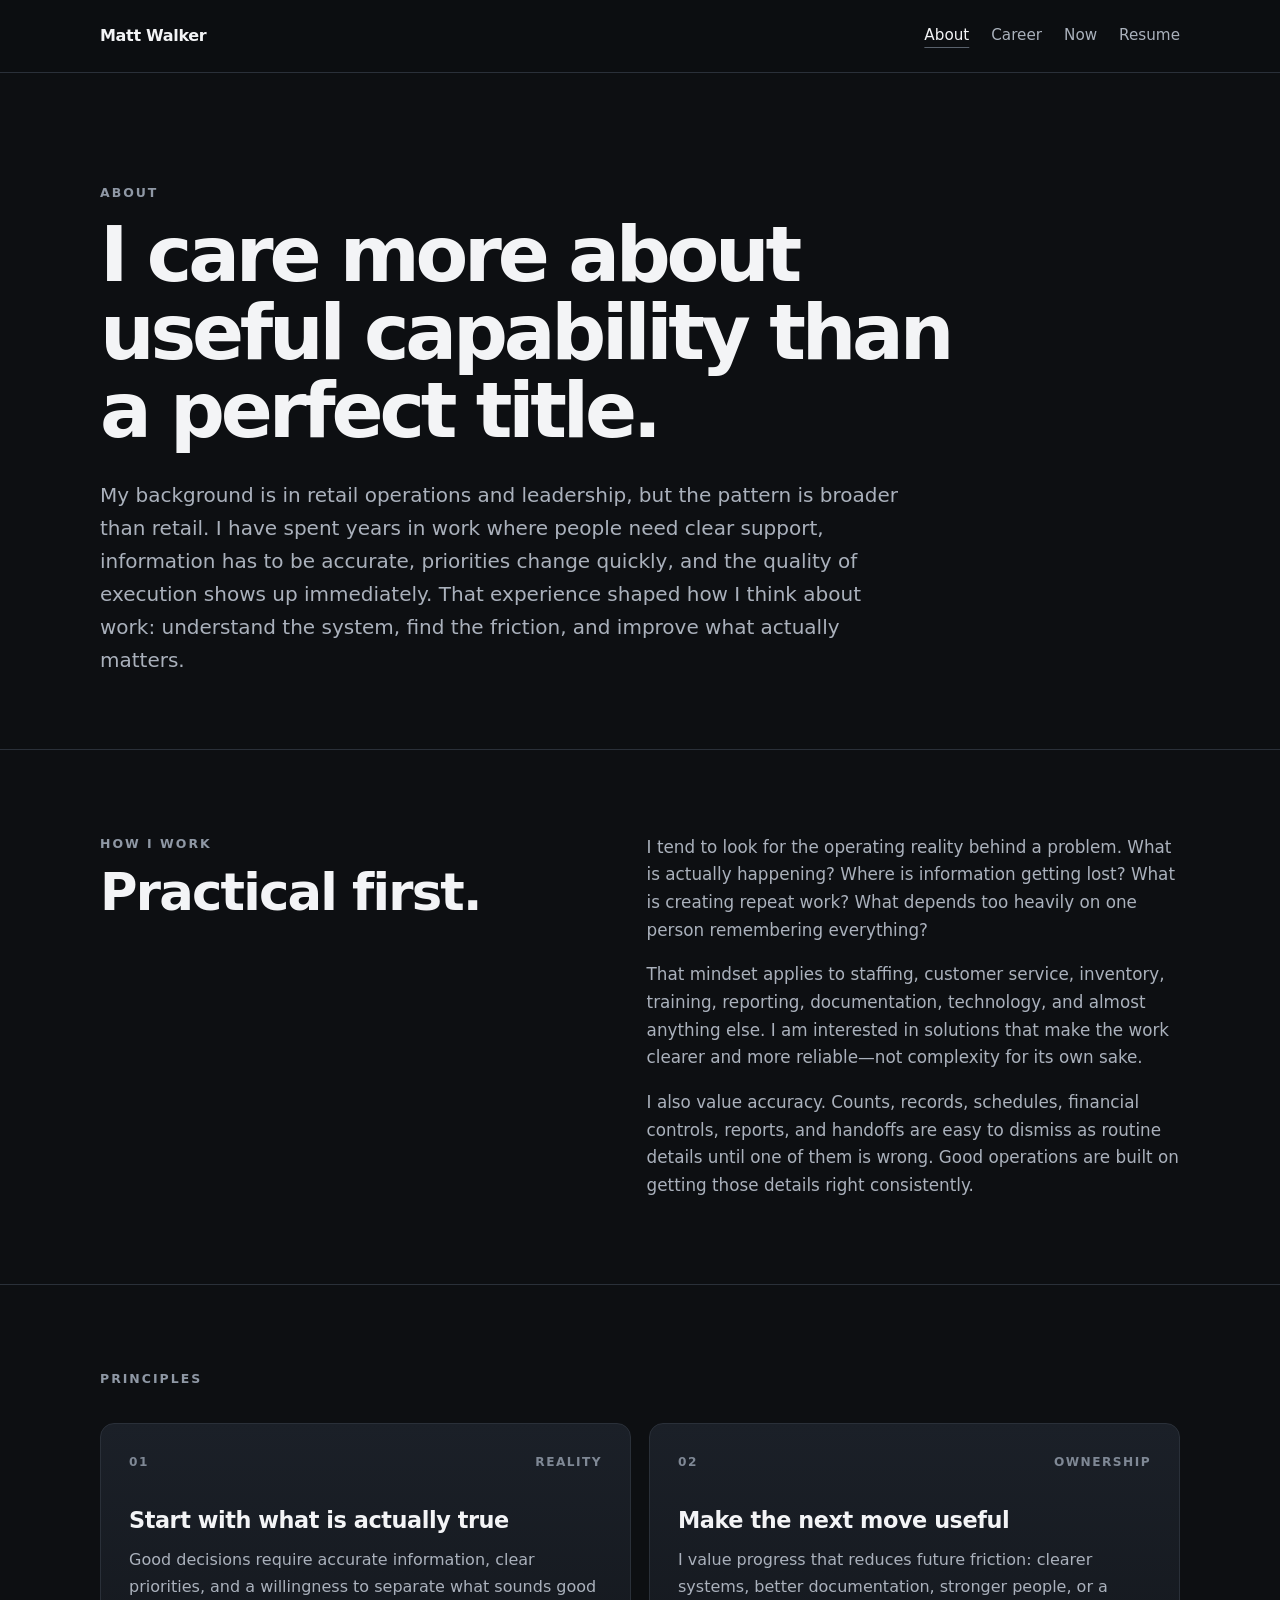
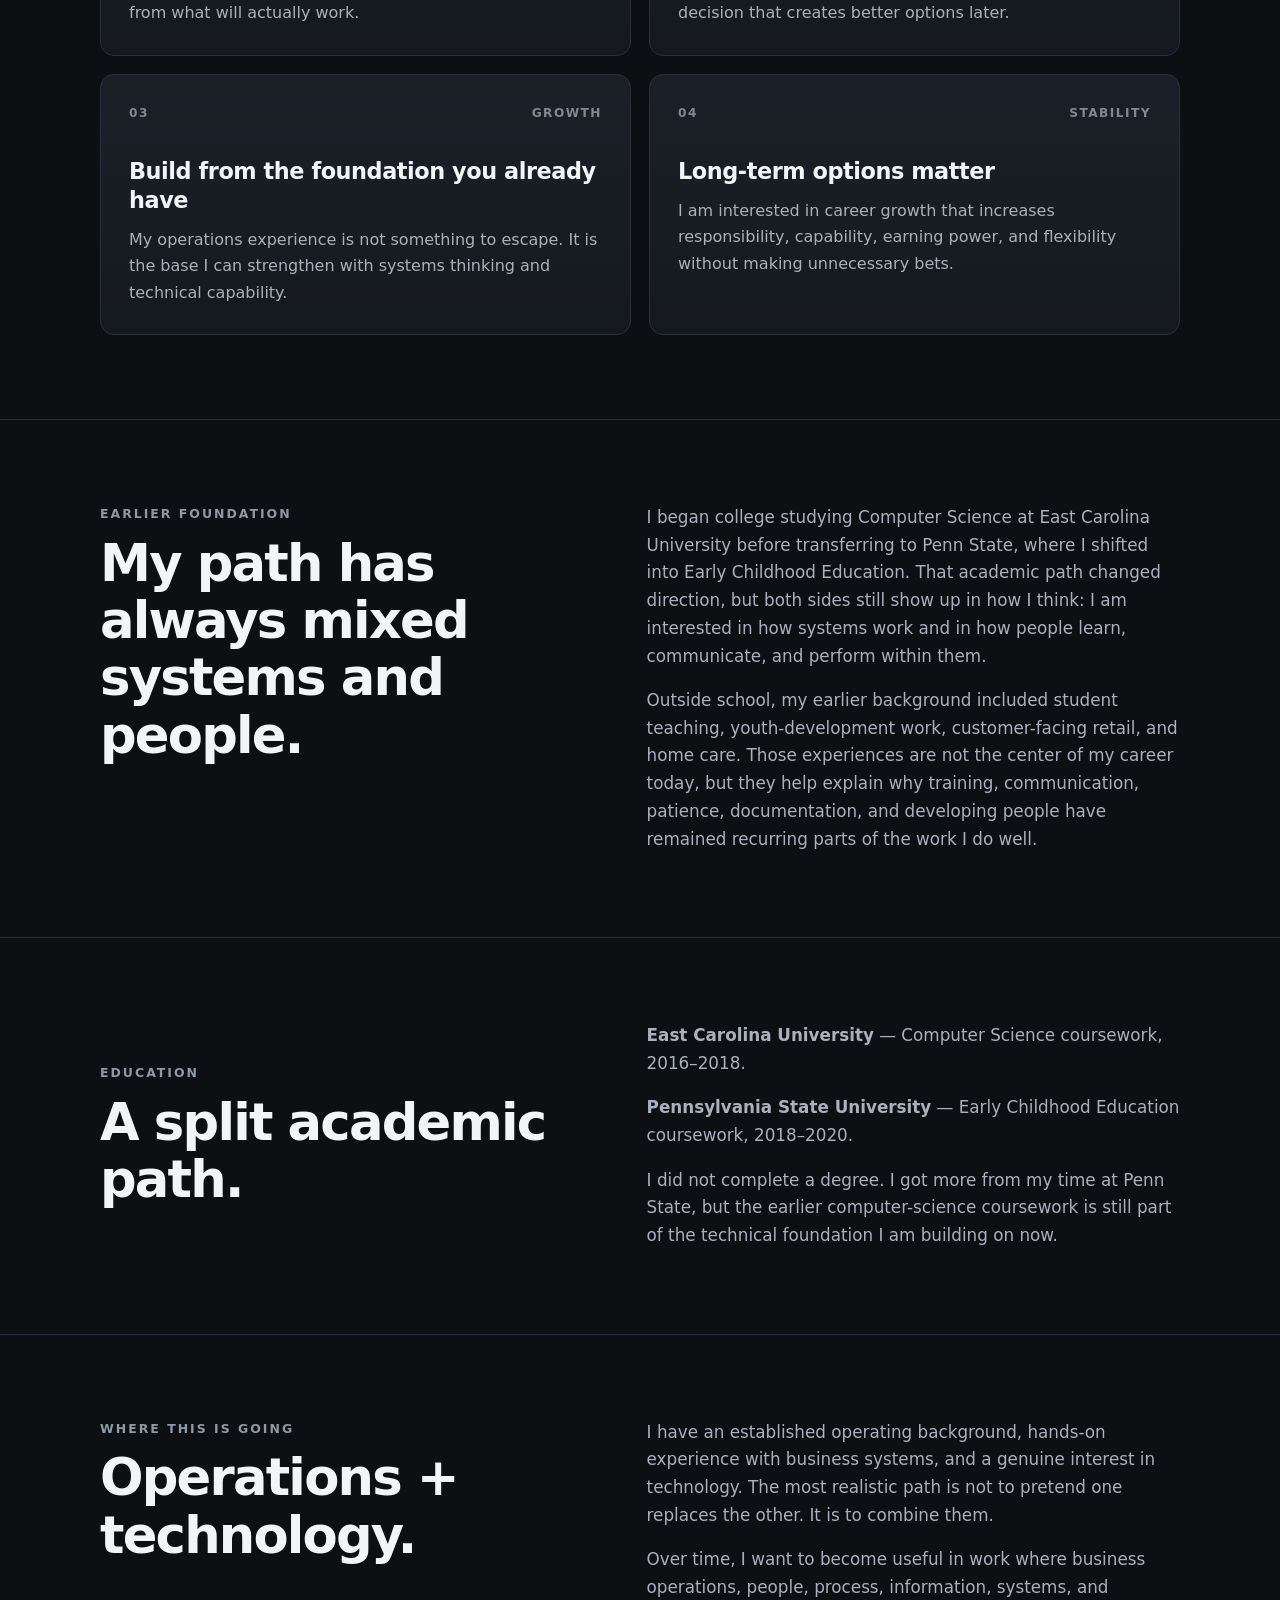
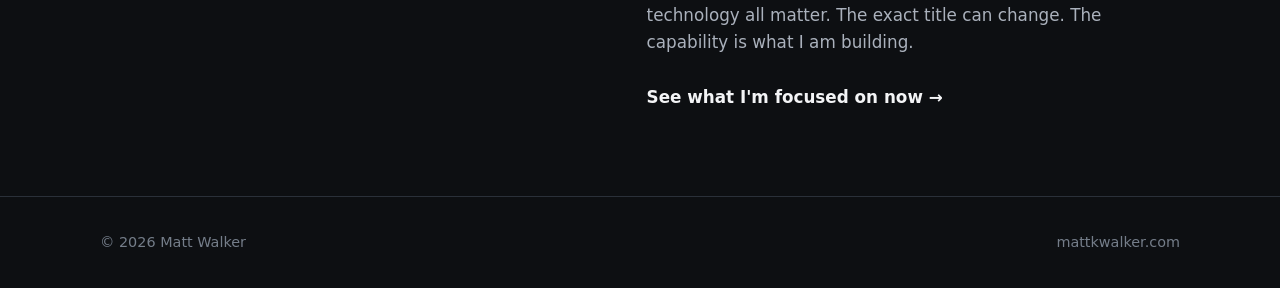
==== commit d12c5f32: "Clarify college path and technical foundation" ====
--- a/about/index.html
+++ b/about/index.html
@@ -99,11 +99,11 @@
       <div class="container two-column">
         <div>
           <p class="eyebrow">Earlier foundation</p>
-          <h2>People-centered work came first.</h2>
+          <h2>My path has always mixed systems and people.</h2>
         </div>
         <div class="section-copy">
-          <p>Before moving into retail management, my background included early-childhood education coursework, student-teaching experience, youth-development work, customer-facing retail, and home care.</p>
-          <p>Those experiences are not the center of my career today, but they help explain why training, communication, patience, documentation, and developing people have remained recurring parts of the work I do well.</p>
+          <p>I began college studying Computer Science at East Carolina University before transferring to Penn State, where I shifted into Early Childhood Education. That academic path changed direction, but both sides still show up in how I think: I am interested in how systems work and in how people learn, communicate, and perform within them.</p>
+          <p>Outside school, my earlier background included student teaching, youth-development work, customer-facing retail, and home care. Those experiences are not the center of my career today, but they help explain why training, communication, patience, documentation, and developing people have remained recurring parts of the work I do well.</p>
         </div>
       </div>
     </section>
@@ -112,10 +112,12 @@
       <div class="container two-column compact-section">
         <div>
           <p class="eyebrow">Education</p>
-          <h2>Pennsylvania State University</h2>
+          <h2>A split academic path.</h2>
         </div>
         <div class="section-copy">
-          <p>Four years of study in Early Childhood Education at Pennsylvania State University from 2016 to 2020. I did not complete a degree, but the experience remains part of my background and development.</p>
+          <p><strong>East Carolina University</strong> — Computer Science coursework, 2016–2018.</p>
+          <p><strong>Pennsylvania State University</strong> — Early Childhood Education coursework, 2018–2020.</p>
+          <p>I did not complete a degree. I got more from my time at Penn State, but the earlier computer-science coursework is still part of the technical foundation I am building on now.</p>
         </div>
       </div>
     </section>
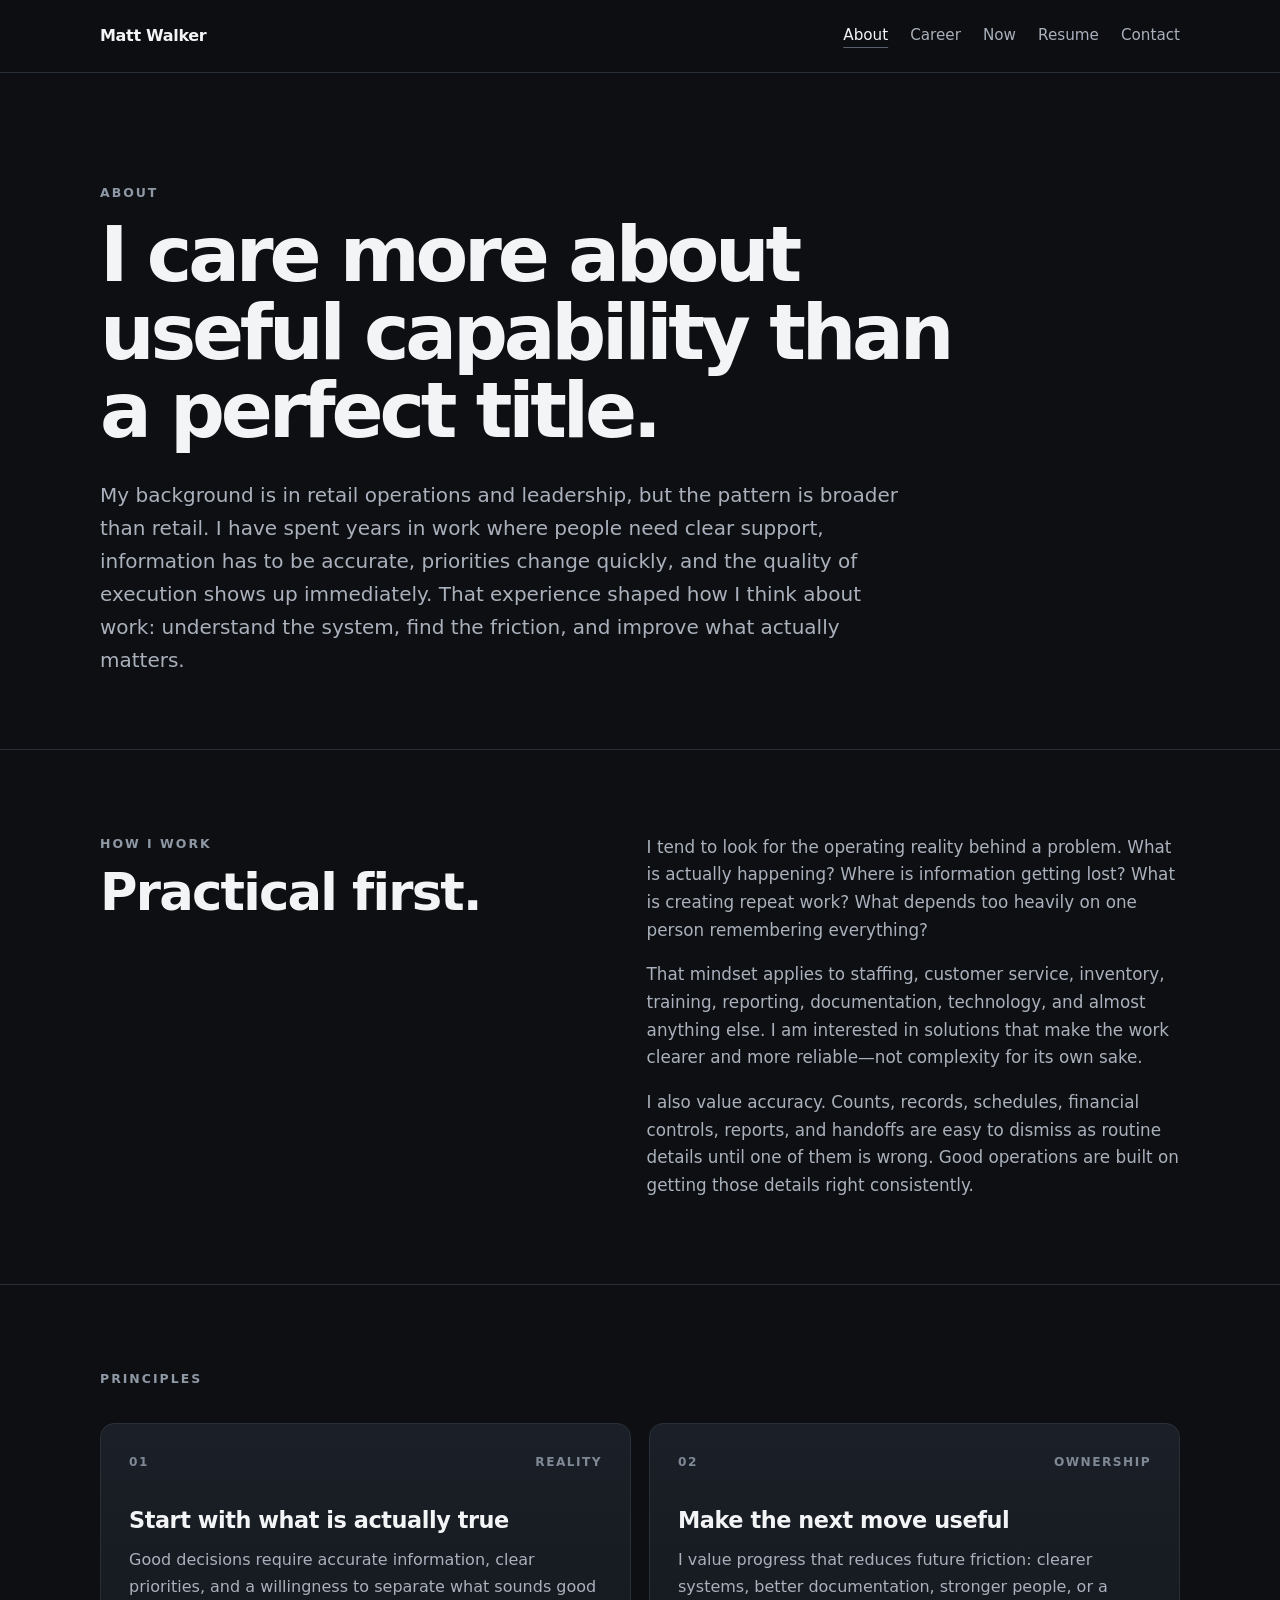
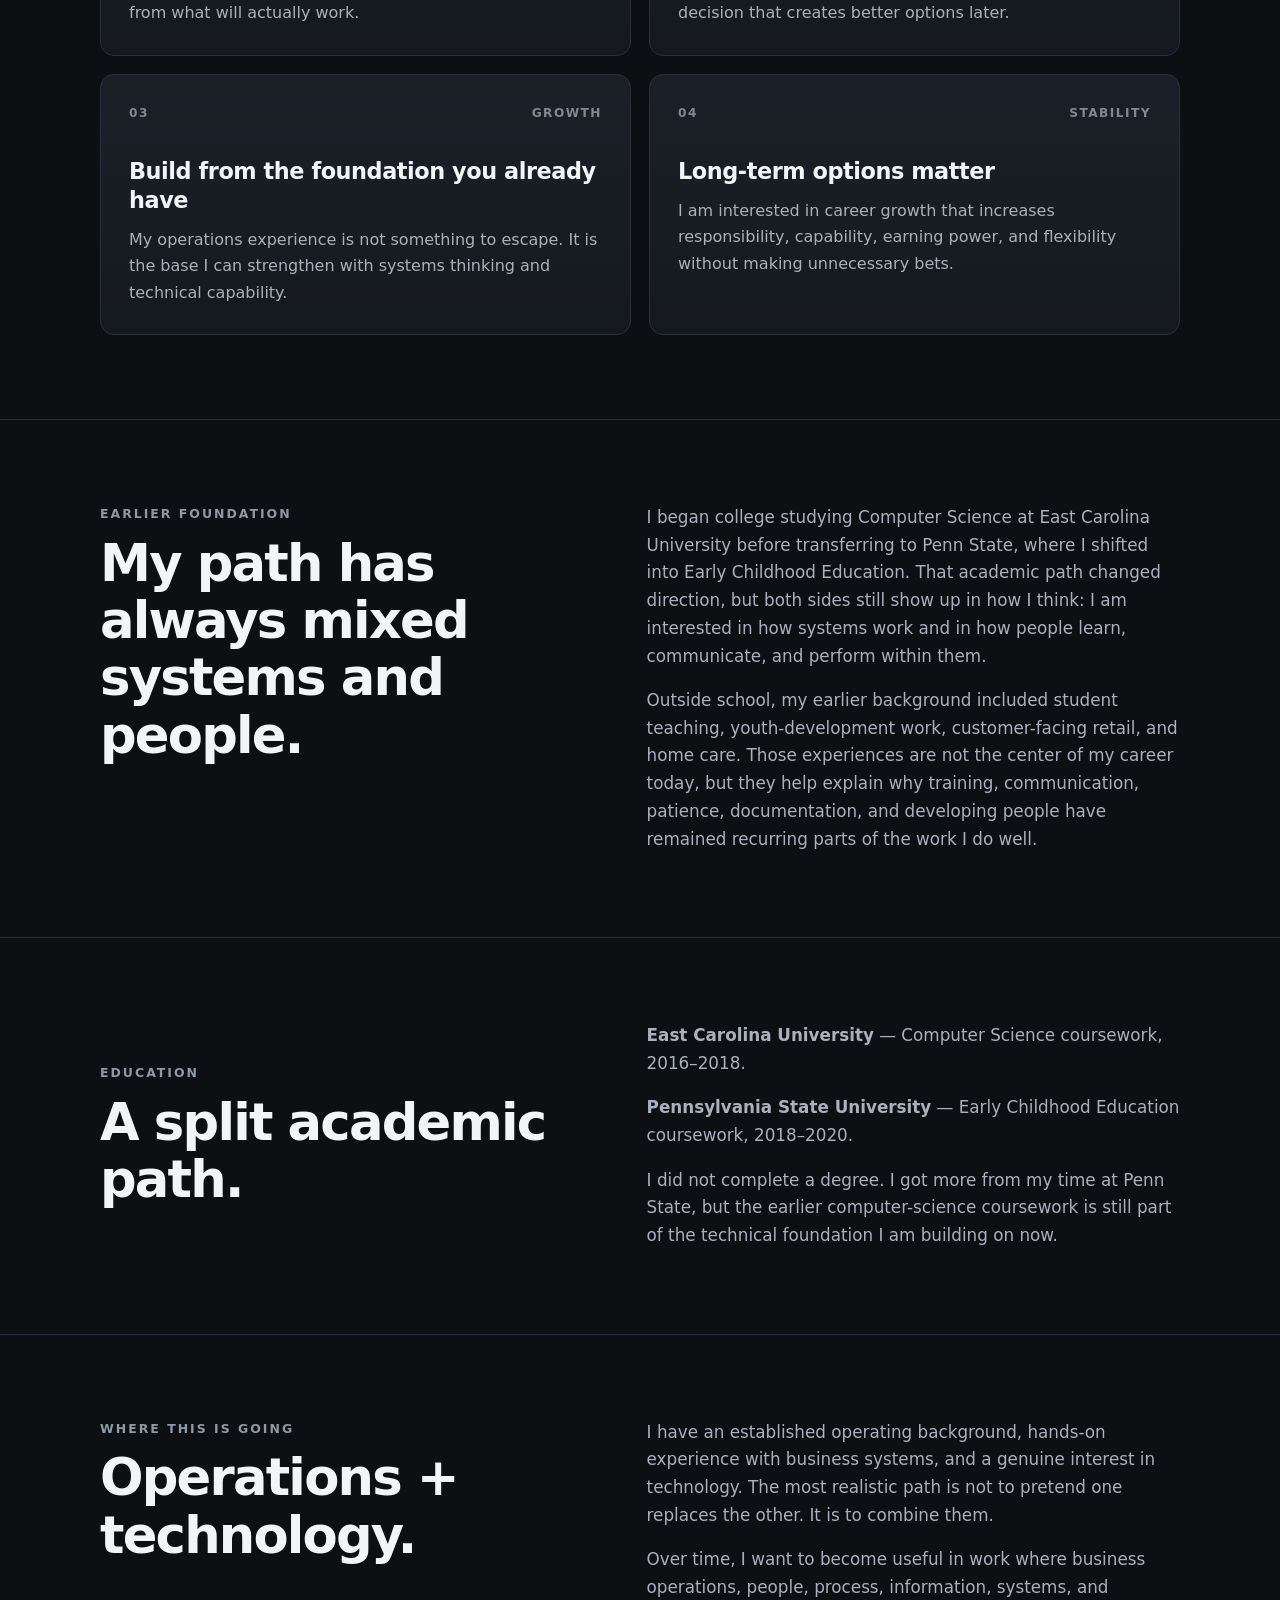
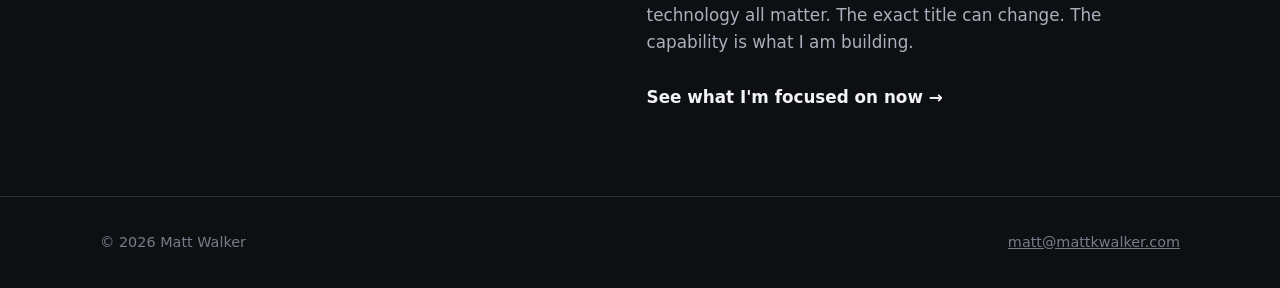
==== commit 94747cee: "Add contact access across About page" ====
--- a/about/index.html
+++ b/about/index.html
@@ -35,6 +35,7 @@
         <a href="/career/">Career</a>
         <a href="/now/">Now</a>
         <a href="/resume/">Resume</a>
+        <a href="/contact/">Contact</a>
       </nav>
     </div>
   </header>
@@ -137,6 +138,6 @@
     </section>
   </main>
 
-  <footer><div class="container footer-wrap"><span>© 2026 Matt Walker</span><span>mattkwalker.com</span></div></footer>
+  <footer><div class="container footer-wrap"><span>© 2026 Matt Walker</span><a href="mailto:matt@mattkwalker.com">matt@mattkwalker.com</a></div></footer>
 </body>
 </html>
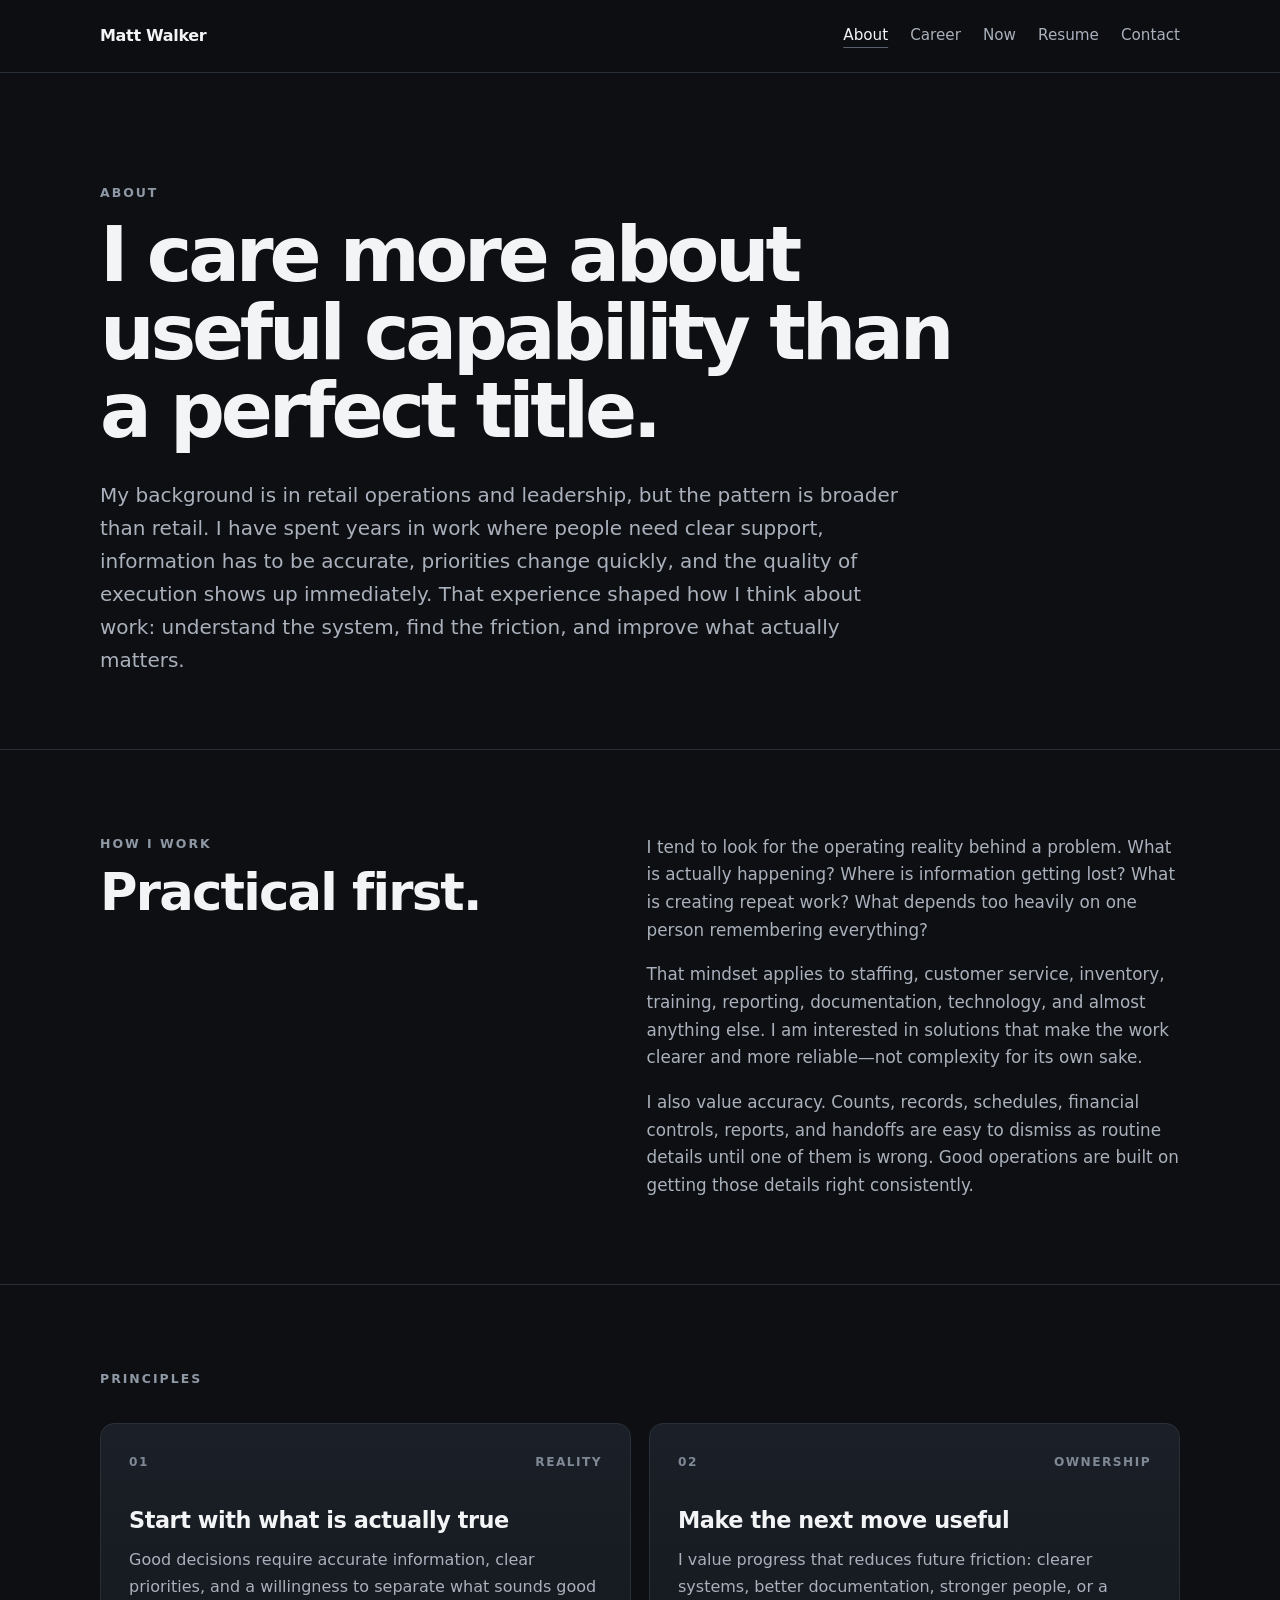
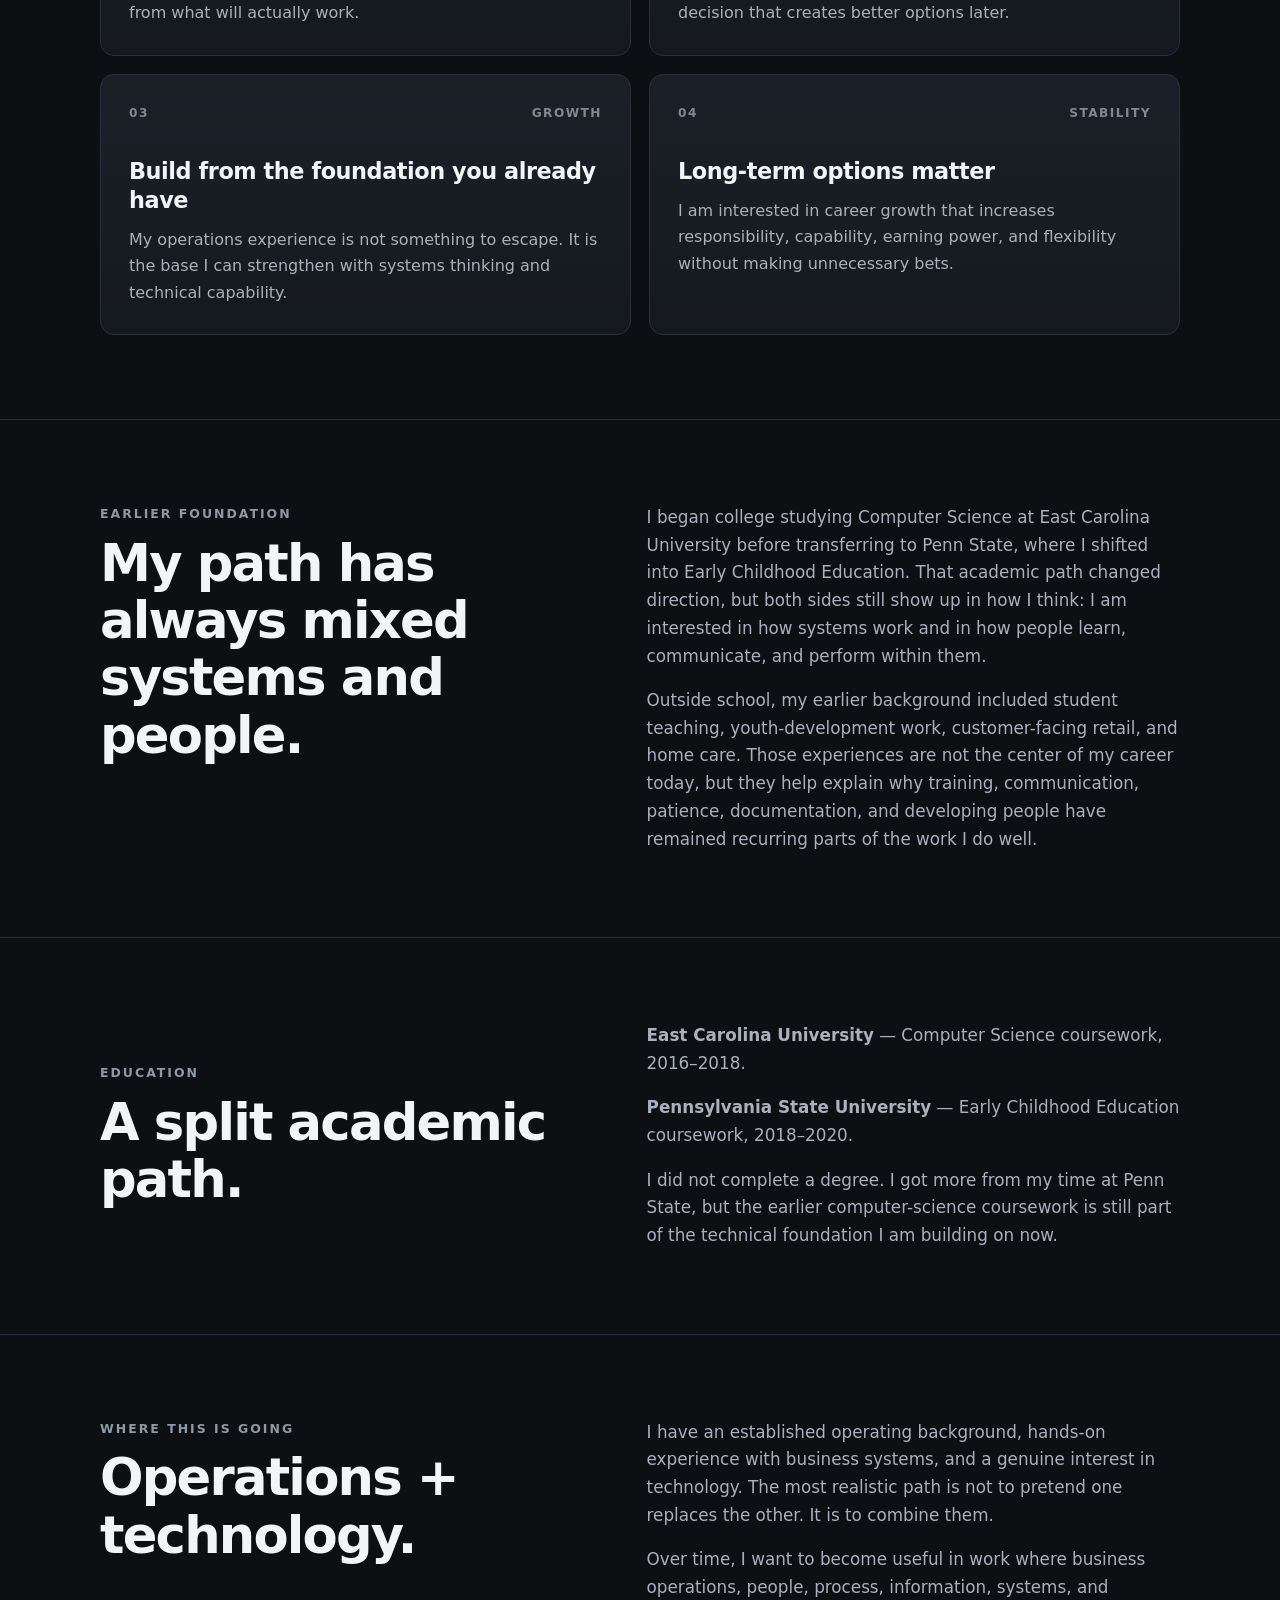
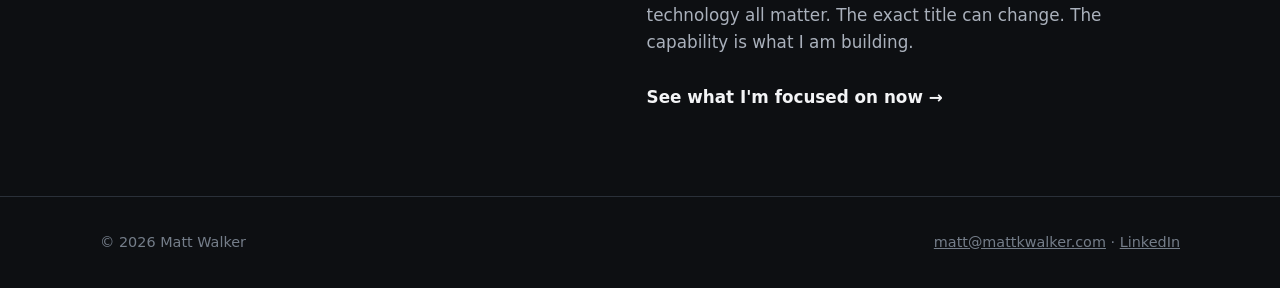
==== commit 8a7a7ac0: "Add LinkedIn to about page footer" ====
--- a/about/index.html
+++ b/about/index.html
@@ -138,6 +138,6 @@
     </section>
   </main>
 
-  <footer><div class="container footer-wrap"><span>© 2026 Matt Walker</span><a href="mailto:matt@mattkwalker.com">matt@mattkwalker.com</a></div></footer>
+  <footer><div class="container footer-wrap"><span>© 2026 Matt Walker</span><span><a href="mailto:matt@mattkwalker.com">matt@mattkwalker.com</a> · <a href="https://www.linkedin.com/in/matt-walker-426330162" target="_blank" rel="noopener noreferrer">LinkedIn</a></span></div></footer>
 </body>
 </html>
